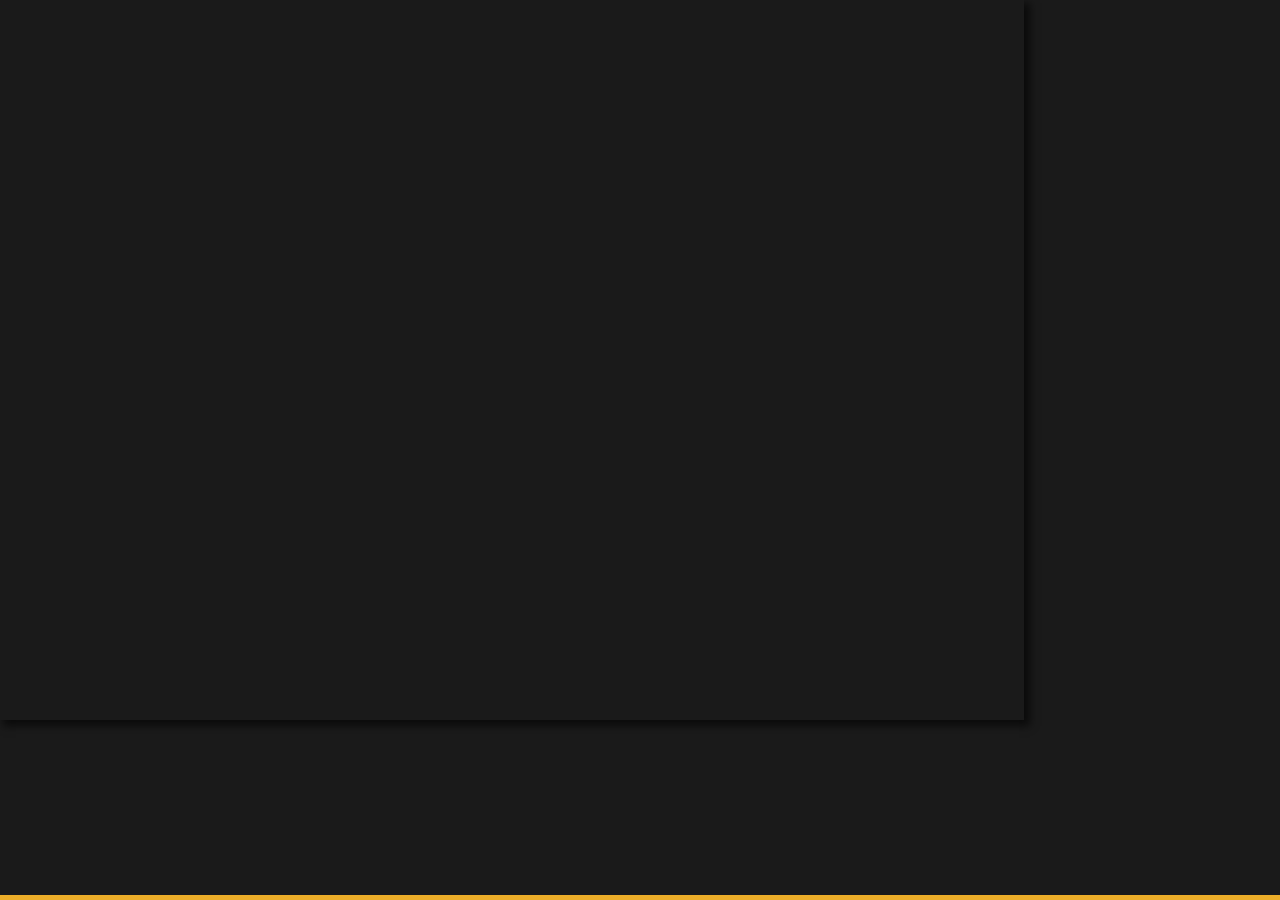
==== example-custom.html @ 8e8e6b1b "Initial release of Vanilla CardSlider v1.0.0" ====
<!DOCTYPE html>
<!--
  Vanilla CardSlider - Product Showcase Example
  Created by: Riad Kilani (@SyntaxSidekick)
  Portfolio: https://riadkilani.com
  GitHub: https://github.com/SyntaxSidekick
-->
<html lang="en">
<head>
  <meta charset="UTF-8">
  <meta name="viewport" content="width=device-width, initial-scale=1.0">
  <title>Vanilla CardSlider - Product Showcase</title>
  <!-- Material Icons -->
  <link href="https://fonts.googleapis.com/icon?family=Material+Icons" rel="stylesheet">
  <!-- Roboto Font -->
  <link href="https://fonts.googleapis.com/css2?family=Roboto:wght@300;400;500;700&display=swap" rel="stylesheet">
  <link rel="stylesheet" href="styles.css">
</head>
<body>
    <div class="progress-indicator" role="progressbar" aria-label="Slide transition indicator"></div>

    <main role="main">
      <div id="slide-carousel" aria-label="Product showcase carousel">
        <!-- Slides will be dynamically generated here -->
      </div>

      <!-- Primary text info (left side) -->
      <aside id="slide-info-primary" class="slide-info primary-info" aria-live="polite">
        <div class="genre-text">Loading...</div>
        <div class="title-top">SLIDE</div>
        <div class="title-bottom">CAROUSEL</div>
        <div class="synopsis">Preparing your content showcase...</div>
      </aside>

      <!-- Secondary text info (right side) -->
      <aside id="slide-info-secondary" class="slide-info secondary-info" aria-live="polite">
        <div class="genre-text">Loading...</div>
        <div class="title-top">SLIDE</div>
        <div class="title-bottom">CAROUSEL</div>
        <div class="synopsis">Preparing your content showcase...</div>
      </aside>

      <!-- Material Design Controls -->
      <div class="material-controls">
        <!-- Auto-play toggle -->
        <button id="auto-play-toggle" 
                class="material-fab" 
                aria-label="Pause carousel"
                title="Toggle auto-play">
          <span class="material-icons play-icon" style="display: none;">play_arrow</span>
          <span class="material-icons pause-icon">pause</span>
        </button>

        <!-- Navigation buttons -->
        <button id="prev-slide" 
                class="material-fab nav-button" 
                aria-label="Previous slide"
                title="Previous slide">
          <span class="material-icons">chevron_left</span>
        </button>

        <button id="next-slide" 
                class="material-fab nav-button" 
                aria-label="Next slide"
                title="Next slide">
          <span class="material-icons">chevron_right</span>
        </button>

        <!-- Slide counter and info in controls -->
        <div class="slide-info">
          <div class="slide-counter">
            <span id="slide-number">1</span>
            <span class="slide-separator">/</span>
            <span id="total-slides">1</span>
          </div>
          
          <div class="slide-progress">
            <div class="progress-track">
              <div id="progress-fill" class="progress-fill"></div>
            </div>
          </div>
        </div>
      </div>
    </div>

    <div class="loading-screen" id="loading-screen">
      <div class="spinner"></div>
      <p>Loading content...</p>
    </div>

    <!-- Screen reader announcements -->
    <div id="accessibility-announcements" class="visually-hidden" aria-live="polite"></div>

    <!-- Configuration (customize this section) -->
    <script>
      // Custom product data
      window.SLIDE_DATA = [
        {
          genre: 'Premium Laptop',
          titleTop: 'MACBOOK',
          titleBottom: 'PRO M3',
          synopsis: 'Experience unprecedented performance with the new MacBook Pro featuring the M3 chip. Perfect for creative professionals, developers, and power users who demand the best in portable computing technology.',
          poster: 'https://images.unsplash.com/photo-1541807084-5c52b6b3adef?w=800&h=1200&fit=crop'
        },
        {
          genre: 'Smart Watch',
          titleTop: 'APPLE',
          titleBottom: 'WATCH ULTRA',
          synopsis: 'The most rugged and capable Apple Watch ever, designed for endurance athletes and outdoor adventurers. With precision GPS, cellular connectivity, and up to 36 hours of battery life.',
          poster: 'https://images.unsplash.com/photo-1434494878577-86c23bcb06b9?w=800&h=1200&fit=crop'
        },
        {
          genre: 'Wireless Earbuds',
          titleTop: 'AIRPODS',
          titleBottom: 'PRO 2',
          synopsis: 'Next-generation AirPods Pro with breakthrough active noise cancellation, adaptive transparency, and personalized spatial audio for an immersive listening experience.',
          poster: 'https://images.unsplash.com/photo-1606220945770-b5b6c2c55bf1?w=800&h=1200&fit=crop'
        },
        {
          genre: 'Gaming Console',
          titleTop: 'PLAYSTATION',
          titleBottom: '5 PRO',
          synopsis: 'The ultimate gaming experience with 8K graphics, lightning-fast loading, and immersive 3D audio. Play the latest exclusive titles with unprecedented visual fidelity.',
          poster: 'https://images.unsplash.com/photo-1606144042614-b2417e99c4e3?w=800&h=1200&fit=crop'
        }
      ];

      // Custom configuration for product showcase
      window.CAROUSEL_CONFIG = {
        ...window.CAROUSEL_CONFIG,
        AUTO_PLAY_INTERVAL: 7000,  // Slower for product viewing
        ANIMATION_DURATION: 800,   // Smoother transitions
        DEBUG_LOGGING: true        // Enable debug mode
      };

      // Custom color scheme
      window.APPEARANCE_CONFIG = {
        ...window.APPEARANCE_CONFIG,
        PRIMARY_COLOR: '#4CAF50',      // Green for eco-friendly products
        ACCENT_COLOR: '#FF9800',       // Orange accent
        BACKGROUND_COLOR: '#fafafa'    // Light background
      };
    </script>
    
    <!-- Load the carousel system -->
    <script src="config.js"></script>
    <script src="scripts.js"></script>
</body>
</html>
---- styles.css ----
/**
 * Vanilla CardSlider - Material Design Styling
 * Responsive, accessible styling with Material Design principles
 * 
 * Created by: Riad Kilani @SyntaxSidekick
 * Portfolio: https://riadkilani.com
 * GitHub: https://github.com/SyntaxSidekick
 * CodePen: https://codepen.io/SyntaxSidekick
 * X.com: https://x.com/syntaxsidekick
 * LinkedIn: https://linkedin.com/in/riad-kilani
 */

@import url("https://fonts.googleapis.com/css2?family=Inter:wght@400;500;600;700&family=Oswald:wght@500&display=swap");

:root {
  --primary-color: #ecad29;
  --text-color: #fff;
  --background-dark: #1a1a1a;
  --transition-duration: 2.5s;
  --ease-out-quart: cubic-bezier(0.25, 1, 0.5, 1);
  --ease-in-out: cubic-bezier(0.4, 0, 0.2, 1);
}

* {
  box-sizing: border-box;
}

body {
  margin: 0;
  background-color: var(--background-dark);
  color: var(--text-color);
  position: relative;
  overflow: hidden;
  font-family: "Inter", sans-serif;
  height: 100vh;
}

/* Loading Screen */
.loading-screen {
  position: fixed;
  top: 0;
  left: 0;
  width: 100%;
  height: 100%;
  background: var(--background-dark);
  display: flex;
  flex-direction: column;
  justify-content: center;
  align-items: center;
  z-index: 1000;
  transition: opacity 0.5s ease, visibility 0.5s ease;
}

.loading-screen.hidden {
  opacity: 0;
  visibility: hidden;
}

.spinner {
  width: 50px;
  height: 50px;
  border: 3px solid rgba(255, 255, 255, 0.1);
  border-top: 3px solid var(--primary-color);
  border-radius: 50%;
  animation: spin 1s linear infinite;
  margin-bottom: 20px;
}

@keyframes spin {
  0% { transform: rotate(0deg); }
  100% { transform: rotate(360deg); }
}

/* Progress Indicator */
.progress-indicator {
  position: fixed;
  left: -100vw;
  right: 0;
  bottom: 0;
  height: 5px;
  z-index: 60;
  background-color: var(--primary-color);
  transition: transform var(--transition-duration) var(--ease-out-quart);
}

.progress-indicator.animating {
  transform: translateX(100vw);
}

.progress-indicator.reset {
  transform: translateX(200vw);
  transition: none;
}

/* Navigation */
nav {
  position: fixed;
  left: 0;
  top: 0;
  right: 0;
  z-index: 50;
  display: flex;
  align-items: center;
  justify-content: space-between;
  padding: 20px 36px;
  font-weight: 500;
  transform: translateY(-100px);
  opacity: 0;
  transition: all var(--transition-duration) var(--ease-out-quart);
}

nav.visible {
  transform: translateY(0);
  opacity: 1;
}

nav svg {
  width: 20px;
  height: 20px;
}

nav .svg-container {
  width: 20px;
  height: 20px;
}

nav > div {
  display: inline-flex;
  align-items: center;
  text-transform: uppercase;
  font-size: 14px;
}

nav > div:first-child {
  gap: 10px;
}

nav > div:last-child {
  gap: 24px;
}

nav > div:last-child > .active {
  position: relative;
}

nav > div:last-child > .active:after {
  bottom: -8px;
  left: 0;
  right: 0;
  position: absolute;
  content: "";
  height: 3px;
  border-radius: 99px;
  background-color: var(--primary-color);
}

/* Slide Carousel Container */
#slide-carousel {
  position: relative;
  width: 100%;
  height: 100vh;
}

.slide-poster {
  position: absolute;
  top: 0;
  left: 0;
  width: 100%;
  height: 100%;
  background-size: cover;
  background-position: center;
  box-shadow: 6px 6px 10px 2px rgba(0, 0, 0, 0.6);
  opacity: 0;
  transform: scale(0.8);
  transition: all var(--transition-duration) var(--ease-out-quart);
  z-index: 1;
  transform-origin: center center;
}

.slide-poster.active {
  opacity: 1;
  transform: scale(1);
  z-index: 25;
  transition: all var(--transition-duration) var(--ease-out-quart);
}

.slide-poster.thumbnail {
  width: 200px;
  height: 300px;
  border-radius: 10px;
  z-index: 30;
  cursor: pointer;
  opacity: 1;
  transform: scale(1);
  transition: all var(--transition-duration) var(--ease-out-quart);
}

.slide-poster.thumbnail:hover {
  transform: scale(1.05);
  box-shadow: 8px 8px 15px 3px rgba(0, 0, 0, 0.8);
}

/* Thumbnail content should be visible with higher z-index */
.slide-poster.thumbnail .poster-content {
  position: absolute !important;
  bottom: 10px !important;
  left: 16px !important;
  color: var(--text-color) !important;
  z-index: 1002 !important;
  opacity: 1 !important;
  transform: translateY(0) !important;
  transition: all 0.5s var(--ease-out-quart) !important;
  pointer-events: none !important;
}

.slide-poster.thumbnail .poster-content .content-start {
  width: 30px;
  height: 5px;
  border-radius: 99px;
  background-color: var(--text-color);
  margin-bottom: 6px;
}

.slide-poster.thumbnail .poster-content .content-genre {
  font-size: 11px;
  font-weight: 500;
  margin-bottom: 4px;
  text-shadow: 0 2px 4px rgba(0, 0, 0, 0.9);
  color: var(--text-color);
}

.slide-poster.thumbnail .poster-content .content-title {
  font-weight: 600;
  font-size: 14px;
  font-family: "Oswald", sans-serif;
  text-shadow: 0 2px 6px rgba(0, 0, 0, 0.9);
  color: var(--text-color);
  line-height: 1.2;
}

.poster-content {
  position: absolute;
  bottom: 100px;
  left: 16px;
  color: var(--text-color);
  z-index: 40;
  opacity: 0;
  transform: translateY(20px);
  transition: all 0.5s var(--ease-out-quart);
  pointer-events: none;
}

.poster-content.visible {
  opacity: 1;
  transform: translateY(0);
}

.poster-content .content-start {
  width: 30px;
  height: 5px;
  border-radius: 99px;
  background-color: var(--text-color);
  margin-bottom: 6px;
}

.poster-content .content-genre {
  font-size: 13px;
  font-weight: 500;
  margin-bottom: 8px;
  text-shadow: 0 2px 4px rgba(0, 0, 0, 0.8);
}

.poster-content .content-title {
  font-weight: 600;
  font-size: 20px;
  font-family: "Oswald", sans-serif;
  text-shadow: 0 2px 6px rgba(0, 0, 0, 0.8);
}

/* Movie Info */
/* Main slide info panels - not controls */
aside.slide-info {
  position: fixed;
  top: 240px;
  left: 60px;
  opacity: 0;
  text-align: left;
}

aside.slide-info * {
  text-align: left;
}

/* Controls slide-info (different from main slide-info) */
.material-controls .slide-info {
  display: flex;
  flex-direction: column;
  align-items: center;
  gap: 4px;
  min-width: 80px;
  background: none;
  position: static;
  padding: 0;
  border-radius: 0;
  backdrop-filter: none;
}

#slide-info-primary {
  z-index: 22;
}

#slide-info-secondary {
  z-index: 12;
}

#slide-info-primary.active {
  z-index: 22;
  opacity: 1;
}

#slide-info-secondary.active {
  z-index: 22;
  opacity: 1;
}

#slide-info-primary.inactive {
  z-index: 12;
  opacity: 0;
}

#slide-info-secondary.inactive {
  z-index: 12;
  opacity: 0;
}

.slide-info .genre-box {
  height: 46px;
  overflow: hidden;
  margin-bottom: 10px;
}

.slide-info .genre-box .genre-text {
  padding-top: 16px;
  font-size: 20px;
  position: relative;
  transform: translateY(200px);
  opacity: 0;
  transition: all 0.7s var(--ease-out-quart);
  text-shadow: 
    0 0 4px rgba(0, 0, 0, 0.98),
    0 0 0px rgba(0, 0, 0, 0.95),
    0 0px 0px rgba(0, 0, 0, 0.95),
    4px 4px 0px rgba(0, 0, 0, 0.35);
  text-align: left;
}

.slide-info.active .genre-box .genre-text {
  transform: translateY(0);
  opacity: 1;
  transition-delay: 0.1s;
}

.slide-info.inactive .genre-box .genre-text {
  transform: translateY(200px);
  opacity: 0;
}

.slide-info .genre-box .genre-text:before {
  top: 0;
  left: 0;
  position: absolute;
  content: "";
  width: 30px;
  height: 4px;
  border-radius: 99px;
  background-color: white;
}

.slide-info .title-top,
.slide-info .title-bottom {
  font-weight: 600;
  font-size: 72px;
  font-family: "Oswald", sans-serif;
  transform: translateY(200px);
  opacity: 0;
  transition: all 0.7s var(--ease-out-quart);
  text-shadow: 
    0 0 4px rgba(0, 0, 0, 0.98),
    0 0 0px rgba(0, 0, 0, 0.95),
    0 0px 0px rgba(0, 0, 0, 0.95),
    4px 4px 0px rgba(0, 0, 0, 0.35);
  text-align: left;
}

.slide-info.active .title-top {
  transform: translateY(0);
  opacity: 1;
  transition-delay: 0.15s;
}

.slide-info.active .title-bottom {
  transform: translateY(0);
  opacity: 1;
  transition-delay: 0.15s;
}

.slide-info.inactive .title-top,
.slide-info.inactive .title-bottom {
  transform: translateY(200px);
  opacity: 0;
}

.slide-info .title-box-top,
.slide-info .title-box-bottom {
  height: 100px;
  overflow: hidden;
  margin-top: 2px;
}

.slide-info .synopsis {
  margin-top: 16px;
  width: 500px;
  transform: translateY(100px);
  opacity: 0;
  transition: all 0.4s var(--ease-out-quart);
  text-shadow: 
    0 0 20px rgba(0, 0, 0, 0.98),    0 0 0px rgba(0, 0, 0, 0.95),    0 0px 0px rgba(0, 0, 0, 0.95),    2px 3px 0px rgba(0, 0, 0, 0.95);
  text-align: left;
}

.slide-info.active .synopsis {
  transform: translateY(0);
  opacity: 1;
  transition-delay: 0.3s;
}

.slide-info.inactive .synopsis {
  transform: translateY(100px);
  opacity: 0;
}

.slide-info .action-buttons {
  width: 500px;
  margin-top: 24px;
  display: flex;
  align-items: center;
  transform: translateY(120px);
  opacity: 0;
  transition: all 0.4s var(--ease-out-quart);
}

.slide-info.active .action-buttons {
  transform: translateY(0);
  opacity: 1;
  transition-delay: 0.35s;
}

.slide-info.inactive .action-buttons {
  transform: translateY(120px);
  opacity: 0;
}

.slide-info .action-buttons .favorite-btn {
  border: none;
  background-color: var(--primary-color);
  width: 36px;
  height: 36px;
  border-radius: 99px;
  color: white;
  display: grid;
  place-items: center;
  cursor: pointer;
  transition: all 0.3s ease;
}

.slide-info .action-buttons .favorite-btn:hover {
  transform: scale(1.1);
  box-shadow: 0 4px 12px rgba(236, 173, 41, 0.4);
}

.slide-info .action-buttons .favorite-btn svg {
  width: 20px;
  height: 20px;
}

.slide-info .action-buttons .watch-btn {
  border: 1px solid #ffffff;
  background-color: transparent;
  height: 36px;
  border-radius: 99px;
  color: #ffffff;
  padding: 4px 24px;
  font-size: 12px;
  margin-left: 16px;
  text-transform: uppercase;
  cursor: pointer;
  transition: all 0.3s ease;
}

.slide-info .action-buttons .watch-btn:hover {
  background-color: var(--primary-color);
  border-color: var(--primary-color);
}

/* Movie Controls */
.movie-controls {
  position: fixed;
  bottom: 60px;
  right: 60px;
  display: flex;
  align-items: center;
  gap: 24px;
  z-index: 60;
  transform: translateY(200px);
  opacity: 0;
  transition: all var(--transition-duration) var(--ease-out-quart);
  background: rgba(0, 0, 0, 0.4);
  backdrop-filter: blur(20px);
  padding: 16px 20px;
  border-radius: 30px;
  border: 1px solid rgba(255, 255, 255, 0.1);
  box-shadow: 0 8px 32px rgba(0, 0, 0, 0.3);
}

.movie-controls.visible {
  transform: translateY(0);
  opacity: 1;
}

.movie-controls .nav-arrow {
  width: 54px;
  height: 54px;
  border-radius: 50%;
  border: 2px solid rgba(255, 255, 255, 0.4);
  background: rgba(255, 255, 255, 0.1);
  backdrop-filter: blur(10px);
  display: grid;
  place-items: center;
  cursor: pointer;
  transition: all 0.3s ease;
  box-shadow: 0 4px 16px rgba(0, 0, 0, 0.2);
}

.movie-controls .nav-arrow:hover {
  border-color: var(--primary-color);
  background-color: rgba(236, 173, 41, 0.2);
  transform: scale(1.1);
  box-shadow: 0 6px 24px rgba(236, 173, 41, 0.3);
}

.movie-controls .nav-arrow:active {
  transform: scale(0.95);
}

.movie-controls .nav-arrow svg {
  width: 26px;
  height: 26px;
  stroke-width: 2.5;
  color: #ffffff;
  filter: drop-shadow(0 2px 4px rgba(0, 0, 0, 0.3));
}

.movie-controls .carousel-progress {
  width: 320px;
  height: 54px;
  display: flex;
  align-items: center;
  background: rgba(255, 255, 255, 0.08);
  border-radius: 27px;
  padding: 0 20px;
  border: 1px solid rgba(255, 255, 255, 0.1);
}

.movie-controls .carousel-track {
  width: 100%;
  height: 4px;
  background-color: rgba(255, 255, 255, 0.25);
  border-radius: 2px;
  overflow: hidden;
  box-shadow: inset 0 1px 3px rgba(0, 0, 0, 0.2);
}

.movie-controls .carousel-fill {
  height: 100%;
  background: linear-gradient(90deg, var(--primary-color) 0%, #f4c842 100%);
  transition: width var(--transition-duration) var(--ease-out-quart);
  box-shadow: 0 0 8px rgba(236, 173, 41, 0.5);
}

.movie-controls .movie-numbers {
  width: 54px;
  height: 54px;
  overflow: hidden;
  position: relative;
  background: rgba(255, 255, 255, 0.1);
  backdrop-filter: blur(10px);
  border-radius: 27px;
  border: 2px solid rgba(255, 255, 255, 0.2);
  display: grid;
  place-items: center;
  box-shadow: 0 4px 16px rgba(0, 0, 0, 0.2);
}

.movie-controls .movie-numbers .movie-number {
  width: 100%;
  height: 100%;
  position: absolute;
  top: 0;
  left: 0;
  display: grid;
  place-items: center;
  font-size: 18px;
  font-weight: 700;
  color: white;
  background: transparent;
  border: none;
  cursor: pointer;
  transition: all 0.3s ease;
  opacity: 0;
  transform: translateY(50px);
  text-shadow: 0 2px 4px rgba(0, 0, 0, 0.5);
}

.movie-controls .movie-numbers .movie-number.active {
  opacity: 1;
  transform: translateY(0);
  color: var(--primary-color);
  text-shadow: 0 0 8px rgba(236, 173, 41, 0.6);
}

.movie-controls .movie-numbers .movie-number:hover {
  background-color: rgba(236, 173, 41, 0.15);
  border-radius: 25px;
}

.movie-controls .auto-play-toggle {
  width: 54px;
  height: 54px;
  border-radius: 50%;
  border: 2px solid rgba(255, 255, 255, 0.4);
  background: rgba(255, 255, 255, 0.1);
  backdrop-filter: blur(10px);
  display: grid;
  place-items: center;
  cursor: pointer;
  transition: all 0.3s ease;
  box-shadow: 0 4px 16px rgba(0, 0, 0, 0.2);
}

.movie-controls .auto-play-toggle:hover {
  border-color: var(--primary-color);
  background-color: rgba(236, 173, 41, 0.2);
  transform: scale(1.1);
  box-shadow: 0 6px 24px rgba(236, 173, 41, 0.3);
}

.movie-controls .auto-play-toggle svg {
  width: 22px;
  height: 22px;
  color: #ffffff;
  filter: drop-shadow(0 2px 4px rgba(0, 0, 0, 0.3));
}

/* Accessibility */
.visually-hidden {
  position: absolute;
  width: 1px;
  height: 1px;
  padding: 0;
  margin: -1px;
  overflow: hidden;
  clip: rect(0, 0, 0, 0);
  white-space: nowrap;
  border: 0;
}

/* Responsive Design */
@media (max-width: 768px) {
  nav {
    padding: 20px 20px;
  }
  
  nav > div:last-child {
    gap: 12px;
  }
  
  .slide-info {
    left: 20px;
    top: 200px;
  }
  
  .slide-info .synopsis,
  .slide-info .action-buttons {
    width: calc(100vw - 40px);
    max-width: 400px;
  }
  
  .slide-info .title-top,
  .slide-info .title-bottom {
    font-size: 48px;
  }
  
  .movie-controls {
    bottom: 20px;
    left: 50%;
    right: auto;
    transform: translateX(-50%) translateY(200px);
    gap: 18px;
    padding: 12px 16px;
  }
  
  .movie-controls.visible {
    transform: translateX(-50%) translateY(0);
  }
  
  .movie-controls .nav-arrow,
  .movie-controls .auto-play-toggle,
  .movie-controls .movie-numbers {
    width: 48px;
    height: 48px;
  }
  
  .movie-controls .carousel-progress {
    width: 200px;
    height: 48px;
    padding: 0 16px;
  }
  
  .slide-poster.thumbnail {
    width: 100px;
    height: 150px;
  }
}

@media (max-width: 480px) {
  .slide-info .title-top,
  .slide-info .title-bottom {
    font-size: 36px;
  }
  
  .movie-controls {
    left: 50%;
    right: auto;
    transform: translateX(-50%) translateY(200px);
    gap: 12px;
    padding: 10px 12px;
  }
  
  .movie-controls.visible {
    transform: translateX(-50%) translateY(0);
  }
  
  .movie-controls .carousel-progress {
    width: 120px;
    height: 42px;
    padding: 0 12px;
  }
  
  .movie-controls .nav-arrow,
  .movie-controls .auto-play-toggle,
  .movie-controls .movie-numbers {
    width: 42px;
    height: 42px;
  }
  
  .movie-controls .nav-arrow svg,
  .movie-controls .auto-play-toggle svg {
    width: 20px;
    height: 20px;
  }
  
  .movie-controls .movie-numbers .movie-number {
    font-size: 16px;
  }
}

/* Animation Classes */
.fade-in {
  animation: fadeIn 0.5s ease forwards;
}

.fade-out {
  animation: fadeOut 0.5s ease forwards;
}

@keyframes fadeIn {
  from {
    opacity: 0;
    transform: translateY(20px);
  }
  to {
    opacity: 1;
    transform: translateY(0);
  }
}

@keyframes fadeOut {
  from {
    opacity: 1;
    transform: translateY(0);
  }
  to {
    opacity: 0;
    transform: translateY(-20px);
  }
}

.slide-in-left {
  animation: slideInLeft 0.8s var(--ease-out-quart) forwards;
}

.slide-out-left {
  animation: slideOutLeft 0.8s var(--ease-out-quart) forwards;
}

@keyframes slideInLeft {
  from {
    transform: translateX(-100%);
  }
  to {
    transform: translateX(0);
  }
}

@keyframes slideOutLeft {
  from {
    transform: translateX(0);
  }
  to {
    transform: translateX(-100%);
  }
}

.scale-in {
  animation: scaleIn 0.8s var(--ease-out-quart) forwards;
}

@keyframes scaleIn {
  from {
    transform: scale(0.8);
    opacity: 0;
  }
  to {
    transform: scale(1);
    opacity: 1;
  }
}

/* ================================
   MATERIAL DESIGN CONTROLS
   ================================ */

.material-controls {
  position: fixed;
  bottom: 60px;
  right: 200px;
  transform: translateX(50%);
  pointer-events: none;
  z-index: 100;
  font-family: 'Roboto', sans-serif;
  opacity: 0;
  transition: opacity 0.3s cubic-bezier(0.4, 0, 0.2, 1);
}

.material-controls.visible {
  opacity: 1;
}

/* Inline Controls Layout */
.material-inline-controls {
  display: flex;
  align-items: center;
  gap: 16px;
  padding: 16px 24px;
  background: rgba(0, 0, 0, 0.8);
  backdrop-filter: blur(20px);
  border-radius: 28px;
  box-shadow: 
    0px 8px 10px -5px rgba(0,0,0,0.2),
    0px 16px 24px 2px rgba(0,0,0,0.14),
    0px 6px 30px 5px rgba(0,0,0,0.12);
  pointer-events: auto;
}

/* Slide Info Container */
.slide-info {
  display: flex;
  flex-direction: column;
  gap: 8px;
  min-width: 80px;
}

/* Slide Counter */
.slide-counter {
  display: flex;
  align-items: center;
  gap: 4px;
  color: #ffffff;
  font-size: 16px;
  font-weight: 500;
  justify-content: center;
}

.current-slide {
  font-size: 18px;
  font-weight: 600;
  color: #1976d2;
  transition: transform 0.2s cubic-bezier(0.4, 0, 0.2, 1);
}

.slide-separator {
  color: rgba(255, 255, 255, 0.6);
  font-weight: 400;
}

.total-slides {
  color: rgba(255, 255, 255, 0.8);
}

/* Progress Bar under counter */
.material-controls .slide-info .material-progress {
  width: 60px;
  height: 3px;
  border-radius: 2px;
  background: rgba(255, 255, 255, 0.2);
  overflow: hidden;
  margin: 0 auto;
}

.material-controls .slide-info .progress-track {
  width: 100%;
  height: 100%;
  position: relative;
}

.material-controls .slide-info .progress-fill {
  height: 100%;
  background: linear-gradient(90deg, #1976d2 0%, #2196f3 100%);
  border-radius: 2px;
  transition: width 0.6s cubic-bezier(0.25, 0.46, 0.45, 0.94);
  width: 0%;
  box-shadow: 0 0 4px rgba(25, 118, 210, 0.3);
}

/* Material Icons */
.material-icon {
  font-family: 'Material Icons';
  font-weight: normal;
  font-style: normal;
  font-size: 24px;
  line-height: 1;
  letter-spacing: normal;
  text-transform: none;
  display: inline-block;
  white-space: nowrap;
  word-wrap: normal;
  direction: ltr;
  -webkit-font-feature-settings: 'liga';
  font-feature-settings: 'liga';
  -webkit-font-smoothing: antialiased;
  user-select: none;
}

/* Material FAB (Floating Action Button) */
.material-fab {
  position: relative;
  width: 56px;
  height: 56px;
  border-radius: 50%;
  border: none;
  background: #1976d2;
  color: #ffffff;
  cursor: pointer;
  display: flex;
  align-items: center;
  justify-content: center;
  box-shadow: 
    0px 3px 5px -1px rgba(0,0,0,0.2),
    0px 6px 10px 0px rgba(0,0,0,0.14),
    0px 1px 18px 0px rgba(0,0,0,0.12);
  transition: 
    box-shadow 0.28s cubic-bezier(0.4, 0, 0.2, 1),
    background-color 0.15s cubic-bezier(0.4, 0, 0.2, 1),
    transform 0.15s cubic-bezier(0.4, 0, 0.2, 1);
  overflow: hidden;
  outline: none;
}

.material-fab:hover {
  box-shadow: 
    0px 5px 5px -3px rgba(0,0,0,0.2),
    0px 8px 10px 1px rgba(0,0,0,0.14),
    0px 3px 14px 2px rgba(0,0,0,0.12);
  background: #1565c0;
  transform: scale(1.05);
}

.material-fab:active {
  box-shadow: 
    0px 7px 8px -4px rgba(0,0,0,0.2),
    0px 12px 17px 2px rgba(0,0,0,0.14),
    0px 5px 22px 4px rgba(0,0,0,0.12);
  transform: scale(0.98);
}

.material-fab .material-icon {
  font-size: 28px;
}

/* Material Ripple Effect */
.material-ripple {
  position: absolute;
  top: 0;
  left: 0;
  width: 100%;
  height: 100%;
  border-radius: inherit;
  overflow: hidden;
  pointer-events: none;
}

.material-ripple::before {
  content: '';
  position: absolute;
  top: 50%;
  left: 50%;
  width: 0;
  height: 0;
  border-radius: 50%;
  background: rgba(255, 255, 255, 0.3);
  transform: translate(-50%, -50%);
  transition: width 0.6s cubic-bezier(0.4, 0, 0.2, 1), height 0.6s cubic-bezier(0.4, 0, 0.2, 1);
}

.material-fab:active .material-ripple::before {
  width: 100px;
  height: 100px;
}

/* Mobile Responsive */
@media (max-width: 768px) {
  .material-controls {
    bottom: 20px;
    right: 50%;
    transform: translateX(50%);
  }
  
  .material-inline-controls {
    gap: 12px;
    padding: 12px 20px;
    border-radius: 24px;
  }
  
  .slide-poster.thumbnail {
    width: 120px;
    height: 180px;
  }
  
  .slide-info {
    min-width: 70px;
    gap: 6px;
  }
  
  .slide-counter {
    font-size: 14px;
  }
  
  .current-slide {
    font-size: 16px;
  }
  
  .material-controls .slide-info .material-progress {
    width: 50px;
    height: 3px;
  }
  
  .material-fab {
    width: 48px;
    height: 48px;
  }
  
  .material-fab .material-icon {
    font-size: 24px;
  }
}

@media (max-width: 480px) {
  .material-controls {
    bottom: 16px;
    right: 50%;
    transform: translateX(50%);
  }
  
  .material-inline-controls {
    gap: 10px;
    padding: 10px 16px;
    border-radius: 20px;
  }
  
  .slide-poster.thumbnail {
    width: 100px;
    height: 150px;
  }
  
  .slide-info {
    min-width: 60px;
    gap: 5px;
  }
  
  .slide-counter {
    font-size: 12px;
  }
  
  .current-slide {
    font-size: 14px;
  }
  
  .material-controls .slide-info .material-progress {
    width: 40px;
    height: 2px;
  }
  
  .material-fab {
    width: 44px;
    height: 44px;
  }
  
  .material-fab .material-icon {
    font-size: 22px;
  }
}
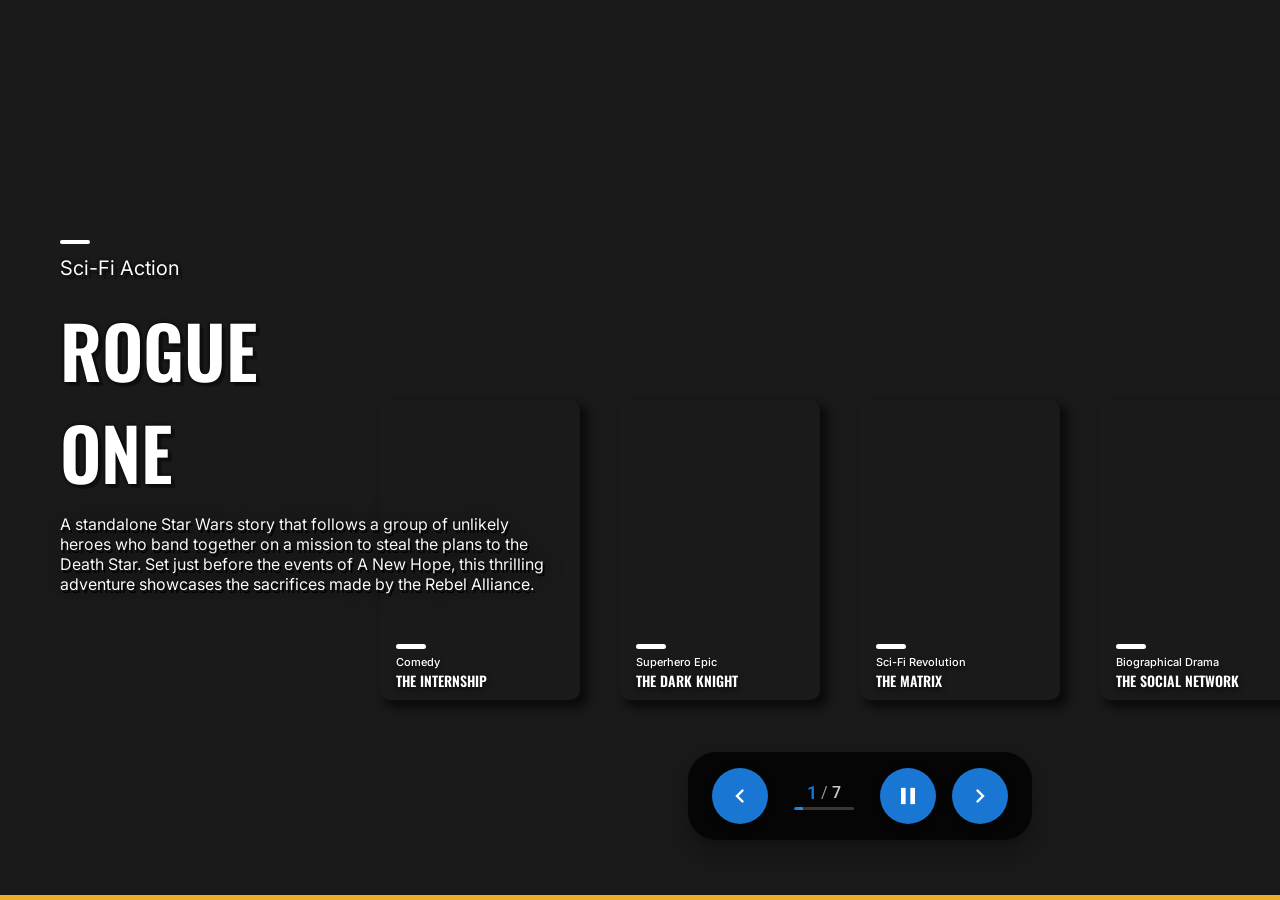
==== commit 84c994d7: "🚀 Major codebase optimization and CSS modernization ✨ Features: - Comprehensive CSS cleanup removing" ====
--- a/example-custom.html
+++ b/example-custom.html
@@ -23,63 +23,67 @@
       <div id="slide-carousel" aria-label="Product showcase carousel">
         <!-- Slides will be dynamically generated here -->
       </div>
+    </main>
 
-      <!-- Primary text info (left side) -->
-      <aside id="slide-info-primary" class="slide-info primary-info" aria-live="polite">
-        <div class="genre-text">Loading...</div>
-        <div class="title-top">SLIDE</div>
-        <div class="title-bottom">CAROUSEL</div>
-        <div class="synopsis">Preparing your content showcase...</div>
-      </aside>
+    <aside class="slide-info" id="slide-info-primary">
+      <div class="genre-box">
+        <div class="genre-text" id="current-genre-primary"></div>
+      </div>
+      <div class="title-box-top">
+        <div class="title-top" id="current-title-top-primary"></div>
+      </div>
+      <div class="title-box-bottom">
+        <div class="title-bottom" id="current-title-bottom-primary"></div>
+      </div>
+      <div class="synopsis" id="current-synopsis-primary"></div>
+    </aside>
 
-      <!-- Secondary text info (right side) -->
-      <aside id="slide-info-secondary" class="slide-info secondary-info" aria-live="polite">
-        <div class="genre-text">Loading...</div>
-        <div class="title-top">SLIDE</div>
-        <div class="title-bottom">CAROUSEL</div>
-        <div class="synopsis">Preparing your content showcase...</div>
-      </aside>
+    <aside class="slide-info" id="slide-info-secondary">
+      <div class="genre-box">
+        <div class="genre-text" id="current-genre-secondary"></div>
+      </div>
+      <div class="title-box-top">
+        <div class="title-top" id="current-title-top-secondary"></div>
+      </div>
+      <div class="title-box-bottom">
+        <div class="title-bottom" id="current-title-bottom-secondary"></div>
+      </div>
+      <div class="synopsis" id="current-synopsis-secondary"></div>
+    </aside>
 
-      <!-- Material Design Controls -->
-      <div class="material-controls">
-        <!-- Auto-play toggle -->
-        <button id="auto-play-toggle" 
-                class="material-fab" 
-                aria-label="Pause carousel"
-                title="Toggle auto-play">
-          <span class="material-icons play-icon" style="display: none;">play_arrow</span>
-          <span class="material-icons pause-icon">pause</span>
+    <!-- Material Design Controls -->
+    <div class="material-controls" id="slide-controls" role="navigation" aria-label="Slide navigation">
+      <!-- Inline Controls -->
+      <div class="material-inline-controls">
+        <button class="material-fab" data-action="prev" aria-label="Previous slide">
+          <span class="material-icon">chevron_left</span>
+          <div class="material-ripple"></div>
         </button>
-
-        <!-- Navigation buttons -->
-        <button id="prev-slide" 
-                class="material-fab nav-button" 
-                aria-label="Previous slide"
-                title="Previous slide">
-          <span class="material-icons">chevron_left</span>
-        </button>
-
-        <button id="next-slide" 
-                class="material-fab nav-button" 
-                aria-label="Next slide"
-                title="Next slide">
-          <span class="material-icons">chevron_right</span>
-        </button>
-
-        <!-- Slide counter and info in controls -->
+        
         <div class="slide-info">
           <div class="slide-counter">
-            <span id="slide-number">1</span>
+            <span class="current-slide">1</span>
             <span class="slide-separator">/</span>
-            <span id="total-slides">1</span>
+            <span class="total-slides">4</span>
           </div>
           
-          <div class="slide-progress">
+          <!-- Progress Bar under counter -->
+          <div class="material-progress">
             <div class="progress-track">
-              <div id="progress-fill" class="progress-fill"></div>
+              <div class="progress-fill" id="carousel-progress-bar"></div>
             </div>
           </div>
         </div>
+        
+        <button class="material-fab" data-action="play-pause" aria-label="Play/Pause">
+          <span class="material-icon">pause</span>
+          <div class="material-ripple"></div>
+        </button>
+        
+        <button class="material-fab" data-action="next" aria-label="Next slide">
+          <span class="material-icon">chevron_right</span>
+          <div class="material-ripple"></div>
+        </button>
       </div>
     </div>
 
@@ -87,9 +91,6 @@
       <div class="spinner"></div>
       <p>Loading content...</p>
     </div>
-
-    <!-- Screen reader announcements -->
-    <div id="accessibility-announcements" class="visually-hidden" aria-live="polite"></div>
 
     <!-- Configuration (customize this section) -->
     <script>
--- a/styles.css
+++ b/styles.css
@@ -10,17 +10,29 @@
  * LinkedIn: https://linkedin.com/in/riad-kilani
  */
 
+/* ================================
+   IMPORTS & FONTS
+   ================================ */
 @import url("https://fonts.googleapis.com/css2?family=Inter:wght@400;500;600;700&family=Oswald:wght@500&display=swap");
 
+/* ================================
+   CSS CUSTOM PROPERTIES
+   ================================ */
 :root {
+  /* Brand Colors */
   --primary-color: #ecad29;
   --text-color: #fff;
   --background-dark: #1a1a1a;
+  
+  /* Animation & Timing */
   --transition-duration: 2.5s;
   --ease-out-quart: cubic-bezier(0.25, 1, 0.5, 1);
   --ease-in-out: cubic-bezier(0.4, 0, 0.2, 1);
 }
 
+/* ================================
+   GLOBAL STYLES
+   ================================ */
 * {
   box-sizing: border-box;
 }
@@ -35,7 +47,9 @@
   height: 100vh;
 }
 
-/* Loading Screen */
+/* ================================
+   LOADING SCREEN
+   ================================ */
 .loading-screen {
   position: fixed;
   top: 0;
@@ -49,13 +63,14 @@
   align-items: center;
   z-index: 1000;
   transition: opacity 0.5s ease, visibility 0.5s ease;
-}
-
-.loading-screen.hidden {
-  opacity: 0;
-  visibility: hidden;
-}
-
+
+  &.hidden {
+    opacity: 0;
+    visibility: hidden;
+  }
+}
+
+/* Loading Spinner */
 .spinner {
   width: 50px;
   height: 50px;
@@ -71,7 +86,10 @@
   100% { transform: rotate(360deg); }
 }
 
-/* Progress Indicator */
+/* ================================
+   PROGRESS INDICATORS
+   ================================ */
+/* Bottom Progress Bar */
 .progress-indicator {
   position: fixed;
   left: -100vw;
@@ -81,86 +99,30 @@
   z-index: 60;
   background-color: var(--primary-color);
   transition: transform var(--transition-duration) var(--ease-out-quart);
-}
-
-.progress-indicator.animating {
-  transform: translateX(100vw);
-}
-
-.progress-indicator.reset {
-  transform: translateX(200vw);
-  transition: none;
-}
-
-/* Navigation */
-nav {
-  position: fixed;
-  left: 0;
-  top: 0;
-  right: 0;
-  z-index: 50;
-  display: flex;
-  align-items: center;
-  justify-content: space-between;
-  padding: 20px 36px;
-  font-weight: 500;
-  transform: translateY(-100px);
-  opacity: 0;
-  transition: all var(--transition-duration) var(--ease-out-quart);
-}
-
-nav.visible {
-  transform: translateY(0);
-  opacity: 1;
-}
-
-nav svg {
-  width: 20px;
-  height: 20px;
-}
-
-nav .svg-container {
-  width: 20px;
-  height: 20px;
-}
-
-nav > div {
-  display: inline-flex;
-  align-items: center;
-  text-transform: uppercase;
-  font-size: 14px;
-}
-
-nav > div:first-child {
-  gap: 10px;
-}
-
-nav > div:last-child {
-  gap: 24px;
-}
-
-nav > div:last-child > .active {
-  position: relative;
-}
-
-nav > div:last-child > .active:after {
-  bottom: -8px;
-  left: 0;
-  right: 0;
-  position: absolute;
-  content: "";
-  height: 3px;
-  border-radius: 99px;
-  background-color: var(--primary-color);
-}
-
-/* Slide Carousel Container */
+
+  &.animating {
+    transform: translateX(100vw);
+  }
+
+  &.reset {
+    transform: translateX(200vw);
+    transition: none;
+  }
+}
+
+
+/* ================================
+   SLIDE CAROUSEL SYSTEM
+   ================================ */
+
+/* Main Carousel Container */
 #slide-carousel {
   position: relative;
   width: 100%;
   height: 100vh;
 }
 
+/* Slide Elements */
 .slide-poster {
   position: absolute;
   top: 0;
@@ -175,69 +137,37 @@
   transition: all var(--transition-duration) var(--ease-out-quart);
   z-index: 1;
   transform-origin: center center;
-}
-
-.slide-poster.active {
-  opacity: 1;
-  transform: scale(1);
-  z-index: 25;
-  transition: all var(--transition-duration) var(--ease-out-quart);
-}
-
-.slide-poster.thumbnail {
-  width: 200px;
-  height: 300px;
-  border-radius: 10px;
-  z-index: 30;
-  cursor: pointer;
-  opacity: 1;
-  transform: scale(1);
-  transition: all var(--transition-duration) var(--ease-out-quart);
-}
-
-.slide-poster.thumbnail:hover {
-  transform: scale(1.05);
-  box-shadow: 8px 8px 15px 3px rgba(0, 0, 0, 0.8);
-}
-
-/* Thumbnail content should be visible with higher z-index */
-.slide-poster.thumbnail .poster-content {
-  position: absolute !important;
-  bottom: 10px !important;
-  left: 16px !important;
-  color: var(--text-color) !important;
-  z-index: 1002 !important;
-  opacity: 1 !important;
-  transform: translateY(0) !important;
-  transition: all 0.5s var(--ease-out-quart) !important;
-  pointer-events: none !important;
-}
-
-.slide-poster.thumbnail .poster-content .content-start {
-  width: 30px;
-  height: 5px;
-  border-radius: 99px;
-  background-color: var(--text-color);
-  margin-bottom: 6px;
-}
-
-.slide-poster.thumbnail .poster-content .content-genre {
-  font-size: 11px;
-  font-weight: 500;
-  margin-bottom: 4px;
-  text-shadow: 0 2px 4px rgba(0, 0, 0, 0.9);
-  color: var(--text-color);
-}
-
-.slide-poster.thumbnail .poster-content .content-title {
-  font-weight: 600;
-  font-size: 14px;
-  font-family: "Oswald", sans-serif;
-  text-shadow: 0 2px 6px rgba(0, 0, 0, 0.9);
-  color: var(--text-color);
-  line-height: 1.2;
-}
-
+
+  &.active {
+    opacity: 1;
+    transform: scale(1);
+    z-index: 25;
+    transition: all var(--transition-duration) var(--ease-out-quart);
+  }
+
+  /* Thumbnail Slides */
+  &.thumbnail {
+    width: 200px;
+    height: 300px;
+    border-radius: 10px;
+    z-index: 30;
+    cursor: pointer;
+    opacity: 1;
+    transform: scale(1);
+    transition: all var(--transition-duration) var(--ease-out-quart);
+
+    &:hover {
+      transform: scale(1.05);
+      box-shadow: 8px 8px 15px 3px rgba(0, 0, 0, 0.8);
+    }
+  }
+}
+
+/* ================================
+   POSTER CONTENT (Thumbnails)
+   ================================ */
+
+/* Main Poster Content */
 .poster-content {
   position: absolute;
   bottom: 100px;
@@ -248,37 +178,80 @@
   transform: translateY(20px);
   transition: all 0.5s var(--ease-out-quart);
   pointer-events: none;
-}
-
-.poster-content.visible {
-  opacity: 1;
-  transform: translateY(0);
-}
-
-.poster-content .content-start {
-  width: 30px;
-  height: 5px;
-  border-radius: 99px;
-  background-color: var(--text-color);
-  margin-bottom: 6px;
-}
-
-.poster-content .content-genre {
-  font-size: 13px;
-  font-weight: 500;
-  margin-bottom: 8px;
-  text-shadow: 0 2px 4px rgba(0, 0, 0, 0.8);
-}
-
-.poster-content .content-title {
-  font-weight: 600;
-  font-size: 20px;
-  font-family: "Oswald", sans-serif;
-  text-shadow: 0 2px 6px rgba(0, 0, 0, 0.8);
-}
-
-/* Movie Info */
-/* Main slide info panels - not controls */
+
+  &.visible {
+    opacity: 1;
+    transform: translateY(0);
+  }
+
+  .content-start {
+    width: 30px;
+    height: 5px;
+    border-radius: 99px;
+    background-color: var(--text-color);
+    margin-bottom: 6px;
+  }
+
+  .content-genre {
+    font-size: 13px;
+    font-weight: 500;
+    margin-bottom: 8px;
+    text-shadow: 0 2px 4px rgba(0, 0, 0, 0.8);
+  }
+
+  .content-title {
+    font-weight: 600;
+    font-size: 20px;
+    font-family: "Oswald", sans-serif;
+    text-shadow: 0 2px 6px rgba(0, 0, 0, 0.8);
+  }
+}
+
+/* Thumbnail Specific Content - Higher Z-Index */
+.slide-poster.thumbnail {
+  .poster-content {
+    position: absolute !important;
+    bottom: 10px !important;
+    left: 16px !important;
+    color: var(--text-color) !important;
+    z-index: 1002 !important;
+    opacity: 1 !important;
+    transform: translateY(0) !important;
+    transition: all 0.5s var(--ease-out-quart) !important;
+    pointer-events: none !important;
+
+    .content-start {
+      width: 30px;
+      height: 5px;
+      border-radius: 99px;
+      background-color: var(--text-color);
+      margin-bottom: 6px;
+    }
+
+    .content-genre {
+      font-size: 11px;
+      font-weight: 500;
+      margin-bottom: 4px;
+      text-shadow: 0 2px 4px rgba(0, 0, 0, 0.9);
+      color: var(--text-color);
+    }
+
+    .content-title {
+      font-weight: 600;
+      font-size: 14px;
+      font-family: "Oswald", sans-serif;
+      text-shadow: 0 2px 6px rgba(0, 0, 0, 0.9);
+      color: var(--text-color);
+      line-height: 1.2;
+    }
+  }
+}
+
+/* ================================
+   SLIDE INFO PANELS
+   ================================ */
+
+/* Main Slide Info Container */
 aside.slide-info {
   position: fixed;
   top: 240px;
@@ -291,20 +264,7 @@
   text-align: left;
 }
 
-/* Controls slide-info (different from main slide-info) */
-.material-controls .slide-info {
-  display: flex;
-  flex-direction: column;
-  align-items: center;
-  gap: 4px;
-  min-width: 80px;
-  background: none;
-  position: static;
-  padding: 0;
-  border-radius: 0;
-  backdrop-filter: none;
-}
-
+/* Z-Index Management for Info Panels */
 #slide-info-primary {
   z-index: 22;
 }
@@ -333,523 +293,136 @@
   opacity: 0;
 }
 
-.slide-info .genre-box {
-  height: 46px;
-  overflow: hidden;
-  margin-bottom: 10px;
-}
-
-.slide-info .genre-box .genre-text {
-  padding-top: 16px;
-  font-size: 20px;
-  position: relative;
-  transform: translateY(200px);
-  opacity: 0;
-  transition: all 0.7s var(--ease-out-quart);
-  text-shadow: 
-    0 0 4px rgba(0, 0, 0, 0.98),
-    0 0 0px rgba(0, 0, 0, 0.95),
-    0 0px 0px rgba(0, 0, 0, 0.95),
-    4px 4px 0px rgba(0, 0, 0, 0.35);
-  text-align: left;
-}
-
-.slide-info.active .genre-box .genre-text {
-  transform: translateY(0);
-  opacity: 1;
-  transition-delay: 0.1s;
-}
-
-.slide-info.inactive .genre-box .genre-text {
-  transform: translateY(200px);
-  opacity: 0;
-}
-
-.slide-info .genre-box .genre-text:before {
-  top: 0;
-  left: 0;
-  position: absolute;
-  content: "";
-  width: 30px;
-  height: 4px;
-  border-radius: 99px;
-  background-color: white;
-}
-
-.slide-info .title-top,
-.slide-info .title-bottom {
-  font-weight: 600;
-  font-size: 72px;
-  font-family: "Oswald", sans-serif;
-  transform: translateY(200px);
-  opacity: 0;
-  transition: all 0.7s var(--ease-out-quart);
-  text-shadow: 
-    0 0 4px rgba(0, 0, 0, 0.98),
-    0 0 0px rgba(0, 0, 0, 0.95),
-    0 0px 0px rgba(0, 0, 0, 0.95),
-    4px 4px 0px rgba(0, 0, 0, 0.35);
-  text-align: left;
-}
-
-.slide-info.active .title-top {
-  transform: translateY(0);
-  opacity: 1;
-  transition-delay: 0.15s;
-}
-
-.slide-info.active .title-bottom {
-  transform: translateY(0);
-  opacity: 1;
-  transition-delay: 0.15s;
-}
-
-.slide-info.inactive .title-top,
-.slide-info.inactive .title-bottom {
-  transform: translateY(200px);
-  opacity: 0;
-}
-
-.slide-info .title-box-top,
-.slide-info .title-box-bottom {
-  height: 100px;
-  overflow: hidden;
-  margin-top: 2px;
-}
-
-.slide-info .synopsis {
-  margin-top: 16px;
-  width: 500px;
-  transform: translateY(100px);
-  opacity: 0;
-  transition: all 0.4s var(--ease-out-quart);
-  text-shadow: 
-    0 0 20px rgba(0, 0, 0, 0.98),    0 0 0px rgba(0, 0, 0, 0.95),    0 0px 0px rgba(0, 0, 0, 0.95),    2px 3px 0px rgba(0, 0, 0, 0.95);
-  text-align: left;
-}
-
-.slide-info.active .synopsis {
-  transform: translateY(0);
-  opacity: 1;
-  transition-delay: 0.3s;
-}
-
-.slide-info.inactive .synopsis {
-  transform: translateY(100px);
-  opacity: 0;
-}
-
-.slide-info .action-buttons {
-  width: 500px;
-  margin-top: 24px;
-  display: flex;
-  align-items: center;
-  transform: translateY(120px);
-  opacity: 0;
-  transition: all 0.4s var(--ease-out-quart);
-}
-
-.slide-info.active .action-buttons {
-  transform: translateY(0);
-  opacity: 1;
-  transition-delay: 0.35s;
-}
-
-.slide-info.inactive .action-buttons {
-  transform: translateY(120px);
-  opacity: 0;
-}
-
-.slide-info .action-buttons .favorite-btn {
-  border: none;
-  background-color: var(--primary-color);
-  width: 36px;
-  height: 36px;
-  border-radius: 99px;
-  color: white;
-  display: grid;
-  place-items: center;
-  cursor: pointer;
-  transition: all 0.3s ease;
-}
-
-.slide-info .action-buttons .favorite-btn:hover {
-  transform: scale(1.1);
-  box-shadow: 0 4px 12px rgba(236, 173, 41, 0.4);
-}
-
-.slide-info .action-buttons .favorite-btn svg {
-  width: 20px;
-  height: 20px;
-}
-
-.slide-info .action-buttons .watch-btn {
-  border: 1px solid #ffffff;
-  background-color: transparent;
-  height: 36px;
-  border-radius: 99px;
-  color: #ffffff;
-  padding: 4px 24px;
-  font-size: 12px;
-  margin-left: 16px;
-  text-transform: uppercase;
-  cursor: pointer;
-  transition: all 0.3s ease;
-}
-
-.slide-info .action-buttons .watch-btn:hover {
-  background-color: var(--primary-color);
-  border-color: var(--primary-color);
-}
-
-/* Movie Controls */
-.movie-controls {
-  position: fixed;
-  bottom: 60px;
-  right: 60px;
-  display: flex;
-  align-items: center;
-  gap: 24px;
-  z-index: 60;
-  transform: translateY(200px);
-  opacity: 0;
-  transition: all var(--transition-duration) var(--ease-out-quart);
-  background: rgba(0, 0, 0, 0.4);
-  backdrop-filter: blur(20px);
-  padding: 16px 20px;
-  border-radius: 30px;
-  border: 1px solid rgba(255, 255, 255, 0.1);
-  box-shadow: 0 8px 32px rgba(0, 0, 0, 0.3);
-}
-
-.movie-controls.visible {
-  transform: translateY(0);
-  opacity: 1;
-}
-
-.movie-controls .nav-arrow {
-  width: 54px;
-  height: 54px;
-  border-radius: 50%;
-  border: 2px solid rgba(255, 255, 255, 0.4);
-  background: rgba(255, 255, 255, 0.1);
-  backdrop-filter: blur(10px);
-  display: grid;
-  place-items: center;
-  cursor: pointer;
-  transition: all 0.3s ease;
-  box-shadow: 0 4px 16px rgba(0, 0, 0, 0.2);
-}
-
-.movie-controls .nav-arrow:hover {
-  border-color: var(--primary-color);
-  background-color: rgba(236, 173, 41, 0.2);
-  transform: scale(1.1);
-  box-shadow: 0 6px 24px rgba(236, 173, 41, 0.3);
-}
-
-.movie-controls .nav-arrow:active {
-  transform: scale(0.95);
-}
-
-.movie-controls .nav-arrow svg {
-  width: 26px;
-  height: 26px;
-  stroke-width: 2.5;
-  color: #ffffff;
-  filter: drop-shadow(0 2px 4px rgba(0, 0, 0, 0.3));
-}
-
-.movie-controls .carousel-progress {
-  width: 320px;
-  height: 54px;
-  display: flex;
-  align-items: center;
-  background: rgba(255, 255, 255, 0.08);
-  border-radius: 27px;
-  padding: 0 20px;
-  border: 1px solid rgba(255, 255, 255, 0.1);
-}
-
-.movie-controls .carousel-track {
-  width: 100%;
-  height: 4px;
-  background-color: rgba(255, 255, 255, 0.25);
-  border-radius: 2px;
-  overflow: hidden;
-  box-shadow: inset 0 1px 3px rgba(0, 0, 0, 0.2);
-}
-
-.movie-controls .carousel-fill {
-  height: 100%;
-  background: linear-gradient(90deg, var(--primary-color) 0%, #f4c842 100%);
-  transition: width var(--transition-duration) var(--ease-out-quart);
-  box-shadow: 0 0 8px rgba(236, 173, 41, 0.5);
-}
-
-.movie-controls .movie-numbers {
-  width: 54px;
-  height: 54px;
-  overflow: hidden;
-  position: relative;
-  background: rgba(255, 255, 255, 0.1);
-  backdrop-filter: blur(10px);
-  border-radius: 27px;
-  border: 2px solid rgba(255, 255, 255, 0.2);
-  display: grid;
-  place-items: center;
-  box-shadow: 0 4px 16px rgba(0, 0, 0, 0.2);
-}
-
-.movie-controls .movie-numbers .movie-number {
-  width: 100%;
-  height: 100%;
-  position: absolute;
-  top: 0;
-  left: 0;
-  display: grid;
-  place-items: center;
-  font-size: 18px;
-  font-weight: 700;
-  color: white;
-  background: transparent;
-  border: none;
-  cursor: pointer;
-  transition: all 0.3s ease;
-  opacity: 0;
-  transform: translateY(50px);
-  text-shadow: 0 2px 4px rgba(0, 0, 0, 0.5);
-}
-
-.movie-controls .movie-numbers .movie-number.active {
-  opacity: 1;
-  transform: translateY(0);
-  color: var(--primary-color);
-  text-shadow: 0 0 8px rgba(236, 173, 41, 0.6);
-}
-
-.movie-controls .movie-numbers .movie-number:hover {
-  background-color: rgba(236, 173, 41, 0.15);
-  border-radius: 25px;
-}
-
-.movie-controls .auto-play-toggle {
-  width: 54px;
-  height: 54px;
-  border-radius: 50%;
-  border: 2px solid rgba(255, 255, 255, 0.4);
-  background: rgba(255, 255, 255, 0.1);
-  backdrop-filter: blur(10px);
-  display: grid;
-  place-items: center;
-  cursor: pointer;
-  transition: all 0.3s ease;
-  box-shadow: 0 4px 16px rgba(0, 0, 0, 0.2);
-}
-
-.movie-controls .auto-play-toggle:hover {
-  border-color: var(--primary-color);
-  background-color: rgba(236, 173, 41, 0.2);
-  transform: scale(1.1);
-  box-shadow: 0 6px 24px rgba(236, 173, 41, 0.3);
-}
-
-.movie-controls .auto-play-toggle svg {
-  width: 22px;
-  height: 22px;
-  color: #ffffff;
-  filter: drop-shadow(0 2px 4px rgba(0, 0, 0, 0.3));
-}
-
-/* Accessibility */
-.visually-hidden {
-  position: absolute;
-  width: 1px;
-  height: 1px;
-  padding: 0;
-  margin: -1px;
-  overflow: hidden;
-  clip: rect(0, 0, 0, 0);
-  white-space: nowrap;
-  border: 0;
-}
-
-/* Responsive Design */
-@media (max-width: 768px) {
-  nav {
-    padding: 20px 20px;
-  }
-  
-  nav > div:last-child {
-    gap: 12px;
-  }
-  
-  .slide-info {
-    left: 20px;
-    top: 200px;
-  }
-  
-  .slide-info .synopsis,
-  .slide-info .action-buttons {
-    width: calc(100vw - 40px);
-    max-width: 400px;
-  }
-  
-  .slide-info .title-top,
-  .slide-info .title-bottom {
-    font-size: 48px;
-  }
-  
-  .movie-controls {
-    bottom: 20px;
-    left: 50%;
-    right: auto;
-    transform: translateX(-50%) translateY(200px);
-    gap: 18px;
-    padding: 12px 16px;
-  }
-  
-  .movie-controls.visible {
-    transform: translateX(-50%) translateY(0);
-  }
-  
-  .movie-controls .nav-arrow,
-  .movie-controls .auto-play-toggle,
-  .movie-controls .movie-numbers {
-    width: 48px;
-    height: 48px;
-  }
-  
-  .movie-controls .carousel-progress {
-    width: 200px;
-    height: 48px;
-    padding: 0 16px;
-  }
-  
-  .slide-poster.thumbnail {
-    width: 100px;
-    height: 150px;
-  }
-}
-
-@media (max-width: 480px) {
-  .slide-info .title-top,
-  .slide-info .title-bottom {
-    font-size: 36px;
-  }
-  
-  .movie-controls {
-    left: 50%;
-    right: auto;
-    transform: translateX(-50%) translateY(200px);
-    gap: 12px;
-    padding: 10px 12px;
-  }
-  
-  .movie-controls.visible {
-    transform: translateX(-50%) translateY(0);
-  }
-  
-  .movie-controls .carousel-progress {
-    width: 120px;
-    height: 42px;
-    padding: 0 12px;
-  }
-  
-  .movie-controls .nav-arrow,
-  .movie-controls .auto-play-toggle,
-  .movie-controls .movie-numbers {
-    width: 42px;
-    height: 42px;
-  }
-  
-  .movie-controls .nav-arrow svg,
-  .movie-controls .auto-play-toggle svg {
-    width: 20px;
-    height: 20px;
-  }
-  
-  .movie-controls .movie-numbers .movie-number {
-    font-size: 16px;
-  }
-}
-
-/* Animation Classes */
-.fade-in {
-  animation: fadeIn 0.5s ease forwards;
-}
-
-.fade-out {
-  animation: fadeOut 0.5s ease forwards;
-}
-
-@keyframes fadeIn {
-  from {
+/* ================================
+   SLIDE INFO CONTENT ELEMENTS
+   ================================ */
+
+/* Genre Section */
+.slide-info {
+  .genre-box {
+    height: 46px;
+    overflow: hidden;
+    margin-bottom: 10px;
+
+    .genre-text {
+      padding-top: 16px;
+      font-size: 20px;
+      position: relative;
+      transform: translateY(200px);
+      opacity: 0;
+      transition: all 0.7s var(--ease-out-quart);
+      text-shadow: 
+        0 0 4px rgba(0, 0, 0, 0.98),
+        0 0 0px rgba(0, 0, 0, 0.95),
+        0 0px 0px rgba(0, 0, 0, 0.95),
+        4px 4px 0px rgba(0, 0, 0, 0.35);
+      text-align: left;
+
+      &:before {
+        top: 0;
+        left: 0;
+        position: absolute;
+        content: "";
+        width: 30px;
+        height: 4px;
+        border-radius: 99px;
+        background-color: white;
+      }
+    }
+  }
+
+  /* Title Sections */
+  .title-box-top,
+  .title-box-bottom {
+    height: 100px;
+    overflow: hidden;
+    margin-top: 2px;
+  }
+
+  .title-top,
+  .title-bottom {
+    font-weight: 600;
+    font-size: 72px;
+    font-family: "Oswald", sans-serif;
+    transform: translateY(200px);
     opacity: 0;
-    transform: translateY(20px);
-  }
-  to {
-    opacity: 1;
-    transform: translateY(0);
-  }
-}
-
-@keyframes fadeOut {
-  from {
-    opacity: 1;
-    transform: translateY(0);
-  }
-  to {
+    transition: all 0.7s var(--ease-out-quart);
+    text-shadow: 
+      0 0 4px rgba(0, 0, 0, 0.98),
+      0 0 0px rgba(0, 0, 0, 0.95),
+      0 0px 0px rgba(0, 0, 0, 0.95),
+      4px 4px 0px rgba(0, 0, 0, 0.35);
+    text-align: left;
+  }
+
+  /* Synopsis Section */
+  .synopsis {
+    margin-top: 16px;
+    width: 500px;
+    transform: translateY(100px);
     opacity: 0;
-    transform: translateY(-20px);
-  }
-}
-
-.slide-in-left {
-  animation: slideInLeft 0.8s var(--ease-out-quart) forwards;
-}
-
-.slide-out-left {
-  animation: slideOutLeft 0.8s var(--ease-out-quart) forwards;
-}
-
-@keyframes slideInLeft {
-  from {
-    transform: translateX(-100%);
-  }
-  to {
-    transform: translateX(0);
-  }
-}
-
-@keyframes slideOutLeft {
-  from {
-    transform: translateX(0);
-  }
-  to {
-    transform: translateX(-100%);
-  }
-}
-
-.scale-in {
-  animation: scaleIn 0.8s var(--ease-out-quart) forwards;
-}
-
-@keyframes scaleIn {
-  from {
-    transform: scale(0.8);
-    opacity: 0;
-  }
-  to {
-    transform: scale(1);
-    opacity: 1;
-  }
-}
+    transition: all 0.4s var(--ease-out-quart);
+    text-shadow: 
+      0 0 20px rgba(0, 0, 0, 0.98),
+      0 0 0px rgba(0, 0, 0, 0.95),
+      0 0px 0px rgba(0, 0, 0, 0.95),
+      2px 3px 0px rgba(0, 0, 0, 0.95);
+    text-align: left;
+  }
+
+  /* Active State Animations */
+  &.active {
+    .genre-box .genre-text {
+      transform: translateY(0);
+      opacity: 1;
+      transition-delay: 0.1s;
+    }
+
+    .title-top {
+      transform: translateY(0);
+      opacity: 1;
+      transition-delay: 0.15s;
+    }
+
+    .title-bottom {
+      transform: translateY(0);
+      opacity: 1;
+      transition-delay: 0.15s;
+    }
+
+    .synopsis {
+      transform: translateY(0);
+      opacity: 1;
+      transition-delay: 0.3s;
+    }
+  }
+
+  /* Inactive State Animations */
+  &.inactive {
+    .genre-box .genre-text {
+      transform: translateY(200px);
+      opacity: 0;
+    }
+
+    .title-top,
+    .title-bottom {
+      transform: translateY(200px);
+      opacity: 0;
+    }
+
+    .synopsis {
+      transform: translateY(100px);
+      opacity: 0;
+    }
+  }
+}
+
 
 /* ================================
    MATERIAL DESIGN CONTROLS
    ================================ */
 
+/* Main Controls Container */
 .material-controls {
   position: fixed;
   bottom: 60px;
@@ -860,10 +433,49 @@
   font-family: 'Roboto', sans-serif;
   opacity: 0;
   transition: opacity 0.3s cubic-bezier(0.4, 0, 0.2, 1);
-}
-
-.material-controls.visible {
-  opacity: 1;
+
+  &.visible {
+    opacity: 1;
+  }
+
+  /* Controls Slide Info Container (Different from main slide-info) */
+  .slide-info {
+    display: flex;
+    flex-direction: column;
+    align-items: center;
+    gap: 4px;
+    min-width: 80px;
+    background: none;
+    position: static;
+    padding: 0;
+    border-radius: 0;
+    backdrop-filter: none;
+
+    .material-progress,
+    .slide-progress {
+      width: 60px;
+      height: 3px;
+      border-radius: 2px;
+      background: rgba(255, 255, 255, 0.2);
+      overflow: hidden;
+      margin: 0 auto;
+    }
+
+    .progress-track {
+      width: 100%;
+      height: 100%;
+      position: relative;
+    }
+
+    .progress-fill {
+      height: 100%;
+      background: linear-gradient(90deg, #1976d2 0%, #2196f3 100%);
+      border-radius: 2px;
+      transition: width 0.6s cubic-bezier(0.25, 0.46, 0.45, 0.94);
+      width: 0%;
+      box-shadow: 0 0 4px rgba(25, 118, 210, 0.3);
+    }
+  }
 }
 
 /* Inline Controls Layout */
@@ -882,13 +494,9 @@
   pointer-events: auto;
 }
 
-/* Slide Info Container */
-.slide-info {
-  display: flex;
-  flex-direction: column;
-  gap: 8px;
-  min-width: 80px;
-}
+/* ================================
+   CONTROLS - SLIDE INFO
+   ================================ */
 
 /* Slide Counter */
 .slide-counter {
@@ -917,33 +525,13 @@
   color: rgba(255, 255, 255, 0.8);
 }
 
-/* Progress Bar under counter */
-.material-controls .slide-info .material-progress {
-  width: 60px;
-  height: 3px;
-  border-radius: 2px;
-  background: rgba(255, 255, 255, 0.2);
-  overflow: hidden;
-  margin: 0 auto;
-}
-
-.material-controls .slide-info .progress-track {
-  width: 100%;
-  height: 100%;
-  position: relative;
-}
-
-.material-controls .slide-info .progress-fill {
-  height: 100%;
-  background: linear-gradient(90deg, #1976d2 0%, #2196f3 100%);
-  border-radius: 2px;
-  transition: width 0.6s cubic-bezier(0.25, 0.46, 0.45, 0.94);
-  width: 0%;
-  box-shadow: 0 0 4px rgba(25, 118, 210, 0.3);
-}
+/* ================================
+   MATERIAL ICONS & BUTTONS
+   ================================ */
 
 /* Material Icons */
-.material-icon {
+.material-icon,
+.material-icons {
   font-family: 'Material Icons';
   font-weight: normal;
   font-style: normal;
@@ -984,30 +572,39 @@
     transform 0.15s cubic-bezier(0.4, 0, 0.2, 1);
   overflow: hidden;
   outline: none;
-}
-
-.material-fab:hover {
-  box-shadow: 
-    0px 5px 5px -3px rgba(0,0,0,0.2),
-    0px 8px 10px 1px rgba(0,0,0,0.14),
-    0px 3px 14px 2px rgba(0,0,0,0.12);
-  background: #1565c0;
-  transform: scale(1.05);
-}
-
-.material-fab:active {
-  box-shadow: 
-    0px 7px 8px -4px rgba(0,0,0,0.2),
-    0px 12px 17px 2px rgba(0,0,0,0.14),
-    0px 5px 22px 4px rgba(0,0,0,0.12);
-  transform: scale(0.98);
-}
-
-.material-fab .material-icon {
-  font-size: 28px;
-}
-
-/* Material Ripple Effect */
+
+  &:hover {
+    box-shadow: 
+      0px 5px 5px -3px rgba(0,0,0,0.2),
+      0px 8px 10px 1px rgba(0,0,0,0.14),
+      0px 3px 14px 2px rgba(0,0,0,0.12);
+    background: #1565c0;
+    transform: scale(1.05);
+  }
+
+  &:active {
+    box-shadow: 
+      0px 7px 8px -4px rgba(0,0,0,0.2),
+      0px 12px 17px 2px rgba(0,0,0,0.14),
+      0px 5px 22px 4px rgba(0,0,0,0.12);
+    transform: scale(0.98);
+
+    .material-ripple::before {
+      width: 100px;
+      height: 100px;
+    }
+  }
+
+  .material-icon,
+  .material-icons {
+    font-size: 28px;
+  }
+}
+
+/* ================================
+   MATERIAL RIPPLE EFFECT
+   ================================ */
+
 .material-ripple {
   position: absolute;
   top: 0;
@@ -1017,28 +614,66 @@
   border-radius: inherit;
   overflow: hidden;
   pointer-events: none;
-}
-
-.material-ripple::before {
-  content: '';
+
+  &::before {
+    content: '';
+    position: absolute;
+    top: 50%;
+    left: 50%;
+    width: 0;
+    height: 0;
+    border-radius: 50%;
+    background: rgba(255, 255, 255, 0.3);
+    transform: translate(-50%, -50%);
+    transition: width 0.6s cubic-bezier(0.4, 0, 0.2, 1), height 0.6s cubic-bezier(0.4, 0, 0.2, 1);
+  }
+}
+
+/* ================================
+   ACCESSIBILITY
+   ================================ */
+
+.visually-hidden {
   position: absolute;
-  top: 50%;
-  left: 50%;
-  width: 0;
-  height: 0;
-  border-radius: 50%;
-  background: rgba(255, 255, 255, 0.3);
-  transform: translate(-50%, -50%);
-  transition: width 0.6s cubic-bezier(0.4, 0, 0.2, 1), height 0.6s cubic-bezier(0.4, 0, 0.2, 1);
-}
-
-.material-fab:active .material-ripple::before {
-  width: 100px;
-  height: 100px;
-}
-
-/* Mobile Responsive */
+  width: 1px;
+  height: 1px;
+  padding: 0;
+  margin: -1px;
+  overflow: hidden;
+  clip: rect(0, 0, 0, 0);
+  white-space: nowrap;
+  border: 0;
+}
+
+/* ================================
+   RESPONSIVE DESIGN
+   ================================ */
+
+/* Tablet & Mobile Styles */
 @media (max-width: 768px) {
+  /* Slide Info Adjustments */
+  .slide-info {
+    left: 20px;
+    top: 200px;
+  }
+  
+  .slide-info .synopsis {
+    width: calc(100vw - 40px);
+    max-width: 400px;
+  }
+  
+  .slide-info .title-top,
+  .slide-info .title-bottom {
+    font-size: 48px;
+  }
+  
+  /* Thumbnail Adjustments */
+  .slide-poster.thumbnail {
+    width: 100px;
+    height: 150px;
+  }
+  
+  /* Material Controls - Mobile Layout */
   .material-controls {
     bottom: 20px;
     right: 50%;
@@ -1056,7 +691,7 @@
     height: 180px;
   }
   
-  .slide-info {
+  .material-controls .slide-info {
     min-width: 70px;
     gap: 6px;
   }
@@ -1069,7 +704,8 @@
     font-size: 16px;
   }
   
-  .material-controls .slide-info .material-progress {
+  .material-controls .slide-info .material-progress,
+  .material-controls .slide-info .slide-progress {
     width: 50px;
     height: 3px;
   }
@@ -1079,12 +715,21 @@
     height: 48px;
   }
   
-  .material-fab .material-icon {
+  .material-fab .material-icon,
+  .material-fab .material-icons {
     font-size: 24px;
   }
 }
 
+/* Mobile Styles */
 @media (max-width: 480px) {
+  /* Further Title Size Reduction */
+  .slide-info .title-top,
+  .slide-info .title-bottom {
+    font-size: 36px;
+  }
+  
+  /* Ultra-Mobile Controls */
   .material-controls {
     bottom: 16px;
     right: 50%;
@@ -1102,7 +747,7 @@
     height: 150px;
   }
   
-  .slide-info {
+  .material-controls .slide-info {
     min-width: 60px;
     gap: 5px;
   }
@@ -1115,7 +760,8 @@
     font-size: 14px;
   }
   
-  .material-controls .slide-info .material-progress {
+  .material-controls .slide-info .material-progress,
+  .material-controls .slide-info .slide-progress {
     width: 40px;
     height: 2px;
   }
@@ -1125,7 +771,8 @@
     height: 44px;
   }
   
-  .material-fab .material-icon {
+  .material-fab .material-icon,
+  .material-fab .material-icons {
     font-size: 22px;
   }
 }
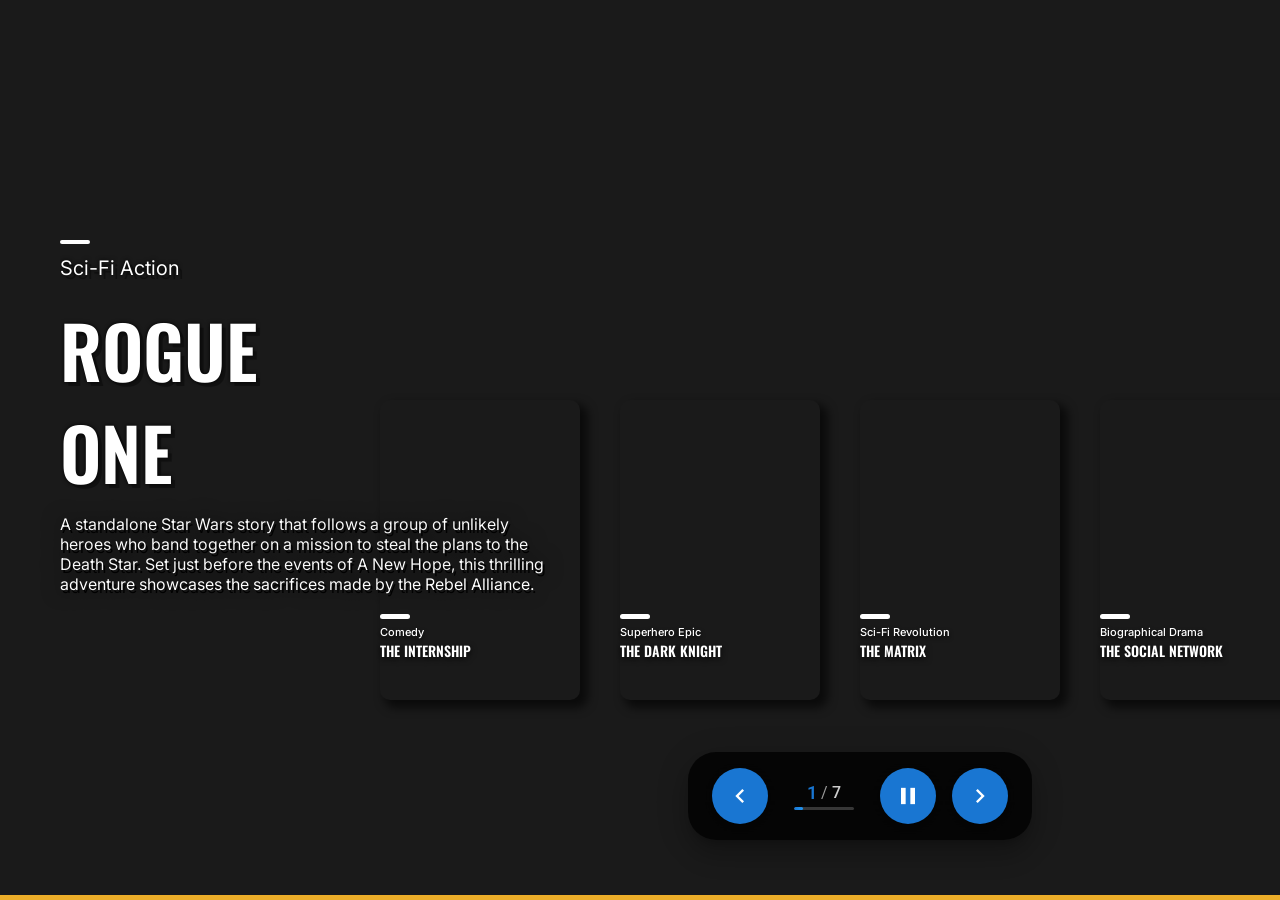
==== commit 6ee218ac: "feat: enhance mobile device compatibility and adjust thumbnail positioning - Added comprehensive mob" ====
--- a/example-custom.html
+++ b/example-custom.html
@@ -8,7 +8,11 @@
 <html lang="en">
 <head>
   <meta charset="UTF-8">
-  <meta name="viewport" content="width=device-width, initial-scale=1.0">
+  <meta name="viewport" content="width=device-width, initial-scale=1.0, maximum-scale=1.0, user-scalable=no, viewport-fit=cover">
+  <meta name="mobile-web-app-capable" content="yes">
+  <meta name="apple-mobile-web-app-capable" content="yes">
+  <meta name="apple-mobile-web-app-status-bar-style" content="black-translucent">
+  <meta name="theme-color" content="#1a1a1a">
   <title>Vanilla CardSlider - Product Showcase</title>
   <!-- Material Icons -->
   <link href="https://fonts.googleapis.com/icon?family=Material+Icons" rel="stylesheet">
--- a/styles.css
+++ b/styles.css
@@ -37,6 +37,16 @@
   box-sizing: border-box;
 }
 
+html {
+  /* Prevent iOS zoom on form focus */
+  -webkit-text-size-adjust: 100%;
+  -ms-text-size-adjust: 100%;
+  text-size-adjust: 100%;
+  
+  /* Smooth scrolling */
+  scroll-behavior: smooth;
+}
+
 body {
   margin: 0;
   background-color: var(--background-dark);
@@ -45,6 +55,40 @@
   overflow: hidden;
   font-family: "Inter", sans-serif;
   height: 100vh;
+  container-type: size;
+  
+  /* Mobile device optimizations */
+  -webkit-overflow-scrolling: touch;
+  -webkit-tap-highlight-color: transparent;
+  -webkit-touch-callout: none;
+  -webkit-user-select: none;
+  -moz-user-select: none;
+  -ms-user-select: none;
+  user-select: none;
+  
+  /* Prevent pull-to-refresh */
+  overscroll-behavior: none;
+  
+  /* iOS safe area support */
+  padding-top: env(safe-area-inset-top);
+  padding-bottom: env(safe-area-inset-bottom);
+  padding-left: env(safe-area-inset-left);
+  padding-right: env(safe-area-inset-right);
+}
+
+/* Modern viewport units for better mobile support */
+@supports (height: 100dvh) {
+  body {
+    height: 100dvh;
+  }
+}
+
+/* iOS specific fixes */
+@supports (-webkit-appearance: none) {
+  body {
+    /* Fix iOS viewport height issues */
+    min-height: -webkit-fill-available;
+  }
 }
 
 /* ================================
@@ -170,8 +214,8 @@
 /* Main Poster Content */
 .poster-content {
   position: absolute;
-  bottom: 100px;
-  left: 16px;
+  bottom: 150px;
+  left: 0px;
   color: var(--text-color);
   z-index: 40;
   opacity: 0;
@@ -211,8 +255,8 @@
 .slide-poster.thumbnail {
   .poster-content {
     position: absolute !important;
-    bottom: 10px !important;
-    left: 16px !important;
+    bottom: 40px !important;
+    left: 0px !important;
     color: var(--text-color) !important;
     z-index: 1002 !important;
     opacity: 1 !important;
@@ -572,6 +616,12 @@
     transform 0.15s cubic-bezier(0.4, 0, 0.2, 1);
   overflow: hidden;
   outline: none;
+  
+  /* Mobile touch optimizations */
+  -webkit-tap-highlight-color: transparent;
+  touch-action: manipulation;
+  min-height: 44px; /* iOS minimum touch target */
+  min-width: 44px;
 
   &:hover {
     box-shadow: 
@@ -598,6 +648,7 @@
   .material-icon,
   .material-icons {
     font-size: 28px;
+    pointer-events: none; /* Prevent event conflicts */
   }
 }
 
@@ -649,130 +700,246 @@
    RESPONSIVE DESIGN
    ================================ */
 
-/* Tablet & Mobile Styles */
+/* Fluid Typography */
+:root {
+  --fluid-title-size: clamp(2rem, 8vw, 4.5rem);
+  --fluid-genre-size: clamp(0.875rem, 2vw, 1.25rem);
+  --fluid-synopsis-size: clamp(0.875rem, 1.5vw, 1rem);
+  --fluid-spacing: clamp(1rem, 4vw, 3rem);
+}
+
+/* Base responsive adjustments */
+.slide-info {
+  .title-top,
+  .title-bottom {
+    font-size: var(--fluid-title-size);
+  }
+  
+  .genre-box .genre-text {
+    font-size: var(--fluid-genre-size);
+  }
+  
+  .synopsis {
+    font-size: var(--fluid-synopsis-size);
+    width: min(500px, calc(100vw - 2rem));
+  }
+}
+
+/* Container Query Support */
+@container (max-width: 768px) {
+  .slide-info {
+    left: clamp(1rem, 3vw, 3rem);
+    top: clamp(10rem, 25vh, 15rem);
+  }
+}
+
+/* Enhanced Mobile Styles */
 @media (max-width: 768px) {
-  /* Slide Info Adjustments */
+  /* Mobile viewport adjustments */
+  body {
+    height: 100vh;
+    height: 100dvh; /* Modern browsers */
+    min-height: -webkit-fill-available; /* iOS */
+  }
+  
+  /* Slide Info Mobile Adjustments */
   .slide-info {
-    left: 20px;
-    top: 200px;
-  }
-  
-  .slide-info .synopsis {
-    width: calc(100vw - 40px);
-    max-width: 400px;
-  }
-  
-  .slide-info .title-top,
-  .slide-info .title-bottom {
-    font-size: 48px;
-  }
-  
-  /* Thumbnail Adjustments */
-  .slide-poster.thumbnail {
-    width: 100px;
-    height: 150px;
-  }
-  
-  /* Material Controls - Mobile Layout */
+    left: clamp(1rem, 5vw, 2rem);
+    top: clamp(6rem, 15vh, 10rem); /* Reduced for mobile screens */
+    
+    .synopsis {
+      width: calc(100vw - 4rem);
+      max-width: min(350px, 85vw); /* Smaller max width for mobile */
+      font-size: clamp(0.8rem, 3.5vw, 0.9rem);
+      line-height: 1.5;
+      margin-top: clamp(0.5rem, 2vw, 1rem);
+    }
+    
+    .title-top,
+    .title-bottom {
+      font-size: clamp(1.8rem, 10vw, 2.8rem); /* More aggressive scaling */
+      line-height: 0.85;
+      margin-bottom: clamp(0.25rem, 1vw, 0.5rem);
+    }
+    
+    .genre-box {
+      height: clamp(2rem, 8vw, 3rem);
+      margin-bottom: clamp(0.5rem, 2vw, 1rem);
+      
+      .genre-text {
+        font-size: clamp(0.9rem, 4vw, 1.1rem);
+        padding-top: clamp(0.5rem, 2vw, 1rem);
+      }
+    }
+    
+    .title-box-top,
+    .title-box-bottom {
+      height: clamp(3rem, 12vw, 5rem);
+    }
+  }
+  
+  /* Responsive Material Controls */
   .material-controls {
-    bottom: 20px;
+    bottom: clamp(1rem, 5vh, 2rem);
     right: 50%;
     transform: translateX(50%);
-  }
-  
-  .material-inline-controls {
-    gap: 12px;
-    padding: 12px 20px;
-    border-radius: 24px;
-  }
-  
+    opacity: 1; /* Ensure visibility on mobile */
+    
+    .material-inline-controls {
+      gap: clamp(0.5rem, 2vw, 0.8rem);
+      padding: clamp(0.6rem, 2.5vw, 0.8rem) clamp(0.8rem, 3vw, 1.2rem);
+      border-radius: clamp(1rem, 4vw, 1.5rem);
+      backdrop-filter: blur(15px);
+      background: rgba(0, 0, 0, 0.85); /* Slightly more opaque on mobile */
+    }
+    
+    .slide-info {
+      min-width: clamp(2.5rem, 12vw, 4rem);
+      gap: clamp(0.2rem, 1vw, 0.4rem);
+      
+      .material-progress,
+      .slide-progress {
+        width: clamp(2rem, 10vw, 2.5rem);
+        height: clamp(2px, 0.8vw, 3px);
+        border-radius: 2px;
+      }
+      
+      .progress-fill {
+        border-radius: 2px;
+      }
+    }
+  }
+  
+  /* Responsive FAB Buttons */
+  .material-fab {
+    width: clamp(2.5rem, 12vw, 3rem);
+    height: clamp(2.5rem, 12vw, 3rem);
+    min-width: 44px; /* iOS minimum */
+    min-height: 44px;
+    
+    .material-icon,
+    .material-icons {
+      font-size: clamp(1.2rem, 6vw, 1.4rem);
+    }
+  }
+  
+  /* Slide Counter Responsive */
+  .slide-counter {
+    font-size: clamp(0.7rem, 3vw, 0.8rem);
+    font-weight: 500;
+  }
+  
+  .current-slide {
+    font-size: clamp(0.8rem, 3.5vw, 0.9rem);
+    font-weight: 600;
+  }
+  
+  .slide-separator,
+  .total-slides {
+    font-size: clamp(0.7rem, 3vw, 0.8rem);
+  }
+  
+  /* Thumbnail adjustments for mobile */
   .slide-poster.thumbnail {
-    width: 120px;
-    height: 180px;
-  }
-  
-  .material-controls .slide-info {
-    min-width: 70px;
-    gap: 6px;
-  }
-  
-  .slide-counter {
-    font-size: 14px;
-  }
-  
-  .current-slide {
-    font-size: 16px;
-  }
-  
-  .material-controls .slide-info .material-progress,
-  .material-controls .slide-info .slide-progress {
-    width: 50px;
-    height: 3px;
+    border-radius: clamp(0.5rem, 2vw, 0.8rem);
+    
+    .poster-content {
+      bottom: clamp(0.3rem, 1.5vw, 0.6rem) !important;
+      left: clamp(0.5rem, 2vw, 1rem) !important;
+      
+      .content-genre {
+        font-size: clamp(0.6rem, 2.5vw, 0.8rem);
+        margin-bottom: clamp(0.1rem, 0.5vw, 0.3rem);
+      }
+      
+      .content-title {
+        font-size: clamp(0.7rem, 3vw, 0.9rem);
+        line-height: 1.1;
+      }
+      
+      .content-start {
+        width: clamp(1rem, 4vw, 1.5rem);
+        height: clamp(2px, 1vw, 3px);
+        margin-bottom: clamp(0.2rem, 1vw, 0.4rem);
+      }
+    }
+  }
+}
+
+/* Tablet Optimizations */
+@media (min-width: 769px) and (max-width: 1024px) {
+  .slide-info {
+    left: clamp(2rem, 5vw, 4rem);
+    top: clamp(12rem, 25vh, 15rem);
+    
+    .title-top,
+    .title-bottom {
+      font-size: clamp(3rem, 8vw, 4rem);
+    }
+    
+    .synopsis {
+      width: min(450px, calc(100vw - 4rem));
+      font-size: clamp(0.875rem, 1.8vw, 1rem);
+    }
+  }
+  
+  .material-controls {
+    bottom: clamp(2rem, 6vh, 3rem);
+    
+    .material-fab {
+      width: clamp(3rem, 6vw, 3.5rem);
+      height: clamp(3rem, 6vw, 3.5rem);
+    }
+  }
+}
+
+/* Large Screen Optimizations */
+@media (min-width: 1400px) {
+  .slide-info {
+    .title-top,
+    .title-bottom {
+      font-size: clamp(4rem, 6vw, 5rem);
+    }
+    
+    .synopsis {
+      width: min(600px, 40vw);
+      font-size: clamp(1rem, 1.2vw, 1.125rem);
+    }
+  }
+}
+
+/* Orientation-specific adjustments */
+@media (orientation: landscape) and (max-height: 500px) {
+  .slide-info {
+    top: clamp(1rem, 8vh, 3rem);
+    
+    .title-top,
+    .title-bottom {
+      font-size: clamp(1.5rem, 8vh, 2.5rem);
+    }
+    
+    .synopsis {
+      font-size: clamp(0.75rem, 2.5vh, 0.875rem);
+      line-height: 1.4;
+    }
+  }
+  
+  .material-controls {
+    bottom: clamp(0.5rem, 2vh, 1rem);
+  }
+}
+
+/* High DPI / Retina Display Optimizations */
+@media (-webkit-min-device-pixel-ratio: 2), (min-resolution: 192dpi) {
+  .slide-poster {
+    image-rendering: -webkit-optimize-contrast;
+    image-rendering: crisp-edges;
   }
   
   .material-fab {
-    width: 48px;
-    height: 48px;
-  }
-  
-  .material-fab .material-icon,
-  .material-fab .material-icons {
-    font-size: 24px;
-  }
-}
-
-/* Mobile Styles */
-@media (max-width: 480px) {
-  /* Further Title Size Reduction */
-  .slide-info .title-top,
-  .slide-info .title-bottom {
-    font-size: 36px;
-  }
-  
-  /* Ultra-Mobile Controls */
-  .material-controls {
-    bottom: 16px;
-    right: 50%;
-    transform: translateX(50%);
-  }
-  
-  .material-inline-controls {
-    gap: 10px;
-    padding: 10px 16px;
-    border-radius: 20px;
-  }
-  
-  .slide-poster.thumbnail {
-    width: 100px;
-    height: 150px;
-  }
-  
-  .material-controls .slide-info {
-    min-width: 60px;
-    gap: 5px;
-  }
-  
-  .slide-counter {
-    font-size: 12px;
-  }
-  
-  .current-slide {
-    font-size: 14px;
-  }
-  
-  .material-controls .slide-info .material-progress,
-  .material-controls .slide-info .slide-progress {
-    width: 40px;
-    height: 2px;
-  }
-  
-  .material-fab {
-    width: 44px;
-    height: 44px;
-  }
-  
-  .material-fab .material-icon,
-  .material-fab .material-icons {
-    font-size: 22px;
-  }
-}
+    box-shadow: 
+      0px 6px 10px -2px rgba(0,0,0,0.2),
+      0px 12px 20px 0px rgba(0,0,0,0.14),
+      0px 2px 36px 0px rgba(0,0,0,0.12);
+  }
+}
